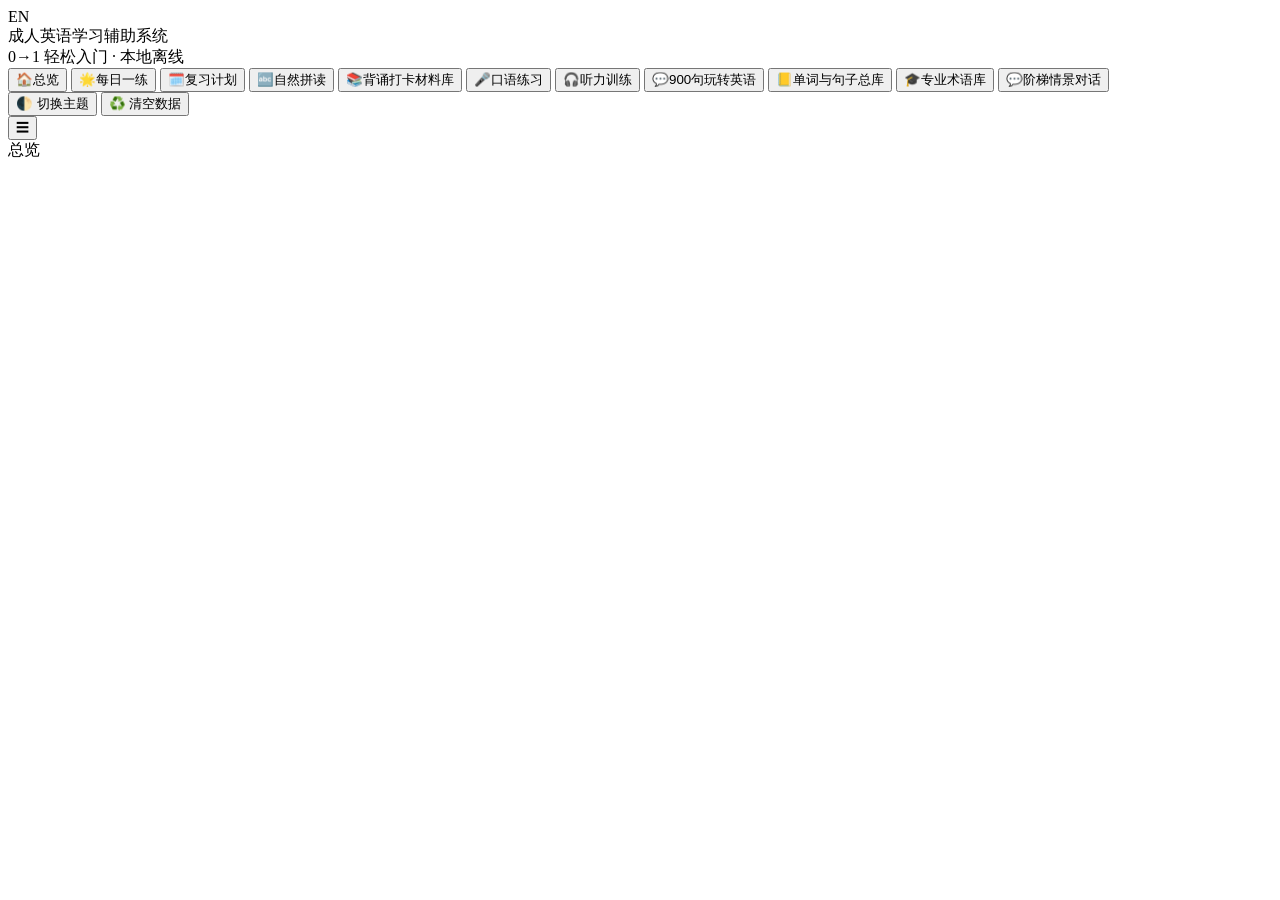
==== index.html @ 719f4164 "deploy index.html" ====
<!DOCTYPE html>
<html lang="zh-CN">
<head>
<meta charset="UTF-8" />
<meta name="viewport" content="width=device-width, initial-scale=1.0" />
<title>成人英语学习辅助系统</title>
<link rel="stylesheet" href="assets/css/styles.css" />
</head>
<body>
<div id="app">
  <!-- 侧边栏 -->
  <aside class="sidebar" id="sidebar">
    <div class="brand">
      <div class="brand-logo">EN</div>
      <div class="brand-text">
        <div class="brand-title">成人英语学习辅助系统</div>
        <div class="brand-sub">0→1 轻松入门 · 本地离线</div>
      </div>
    </div>
    <nav class="nav" id="nav">
      <button class="nav-item active" data-view="home"><span class="nav-ico">🏠</span>总览</button>
      <button class="nav-item" data-view="m1"><span class="nav-ico">🌟</span>每日一练</button>
      <button class="nav-item" data-view="m2"><span class="nav-ico">🗓️</span>复习计划</button>
      <button class="nav-item" data-view="m3"><span class="nav-ico">🔤</span>自然拼读</button>
      <button class="nav-item" data-view="m4"><span class="nav-ico">📚</span>背诵打卡材料库</button>
      <button class="nav-item" data-view="m5"><span class="nav-ico">🎤</span>口语练习</button>
      <button class="nav-item" data-view="m6"><span class="nav-ico">🎧</span>听力训练</button>
      <button class="nav-item" data-view="m7"><span class="nav-ico">💬</span>900句玩转英语</button>
      <button class="nav-item" data-view="m8"><span class="nav-ico">📒</span>单词与句子总库</button>
      <button class="nav-item" data-view="m9"><span class="nav-ico">🎓</span>专业术语库</button>
      <button class="nav-item" data-view="m10"><span class="nav-ico">💬</span>阶梯情景对话</button>
    </nav>
    <div class="sidebar-foot">
      <button class="ghost-btn" id="themeToggle">🌓 切换主题</button>
      <button class="ghost-btn danger" id="resetAll">♻️ 清空数据</button>
    </div>
  </aside>

  <!-- 主区域 -->
  <main class="main">
    <header class="topbar">
      <button class="menu-btn" id="menuBtn">☰</button>
      <div class="topbar-title" id="topTitle">总览</div>
      <div class="topbar-meta" id="topMeta"></div>
    </header>
    <section class="view" id="view"></section>
  </main>
</div>

<!-- 提示气泡容器 -->
<div id="toastWrap"></div>

<!-- 打印区域（一键 PDF / 打印时显示，平时隐藏） -->
<div id="printArea"></div>

<!-- 脚本（纯前端，无后端/无构建步骤） -->
<script src="assets/js/store.js"></script>
<script src="assets/js/engine.js"></script>
<script src="assets/js/m1.js"></script>
<script src="assets/js/m2.js"></script>
<script src="assets/js/m3.js"></script>
<script src="assets/js/m4.js"></script>
<script src="assets/js/m5.js"></script>
<script src="assets/js/m6.js"></script>
<script src="assets/js/m7.js"></script>
<script src="assets/js/m8.js"></script>
<script src="assets/js/m9.js"></script>
<script src="assets/js/m10.js"></script>
<script src="assets/js/app.js"></script>
</body>
</html>
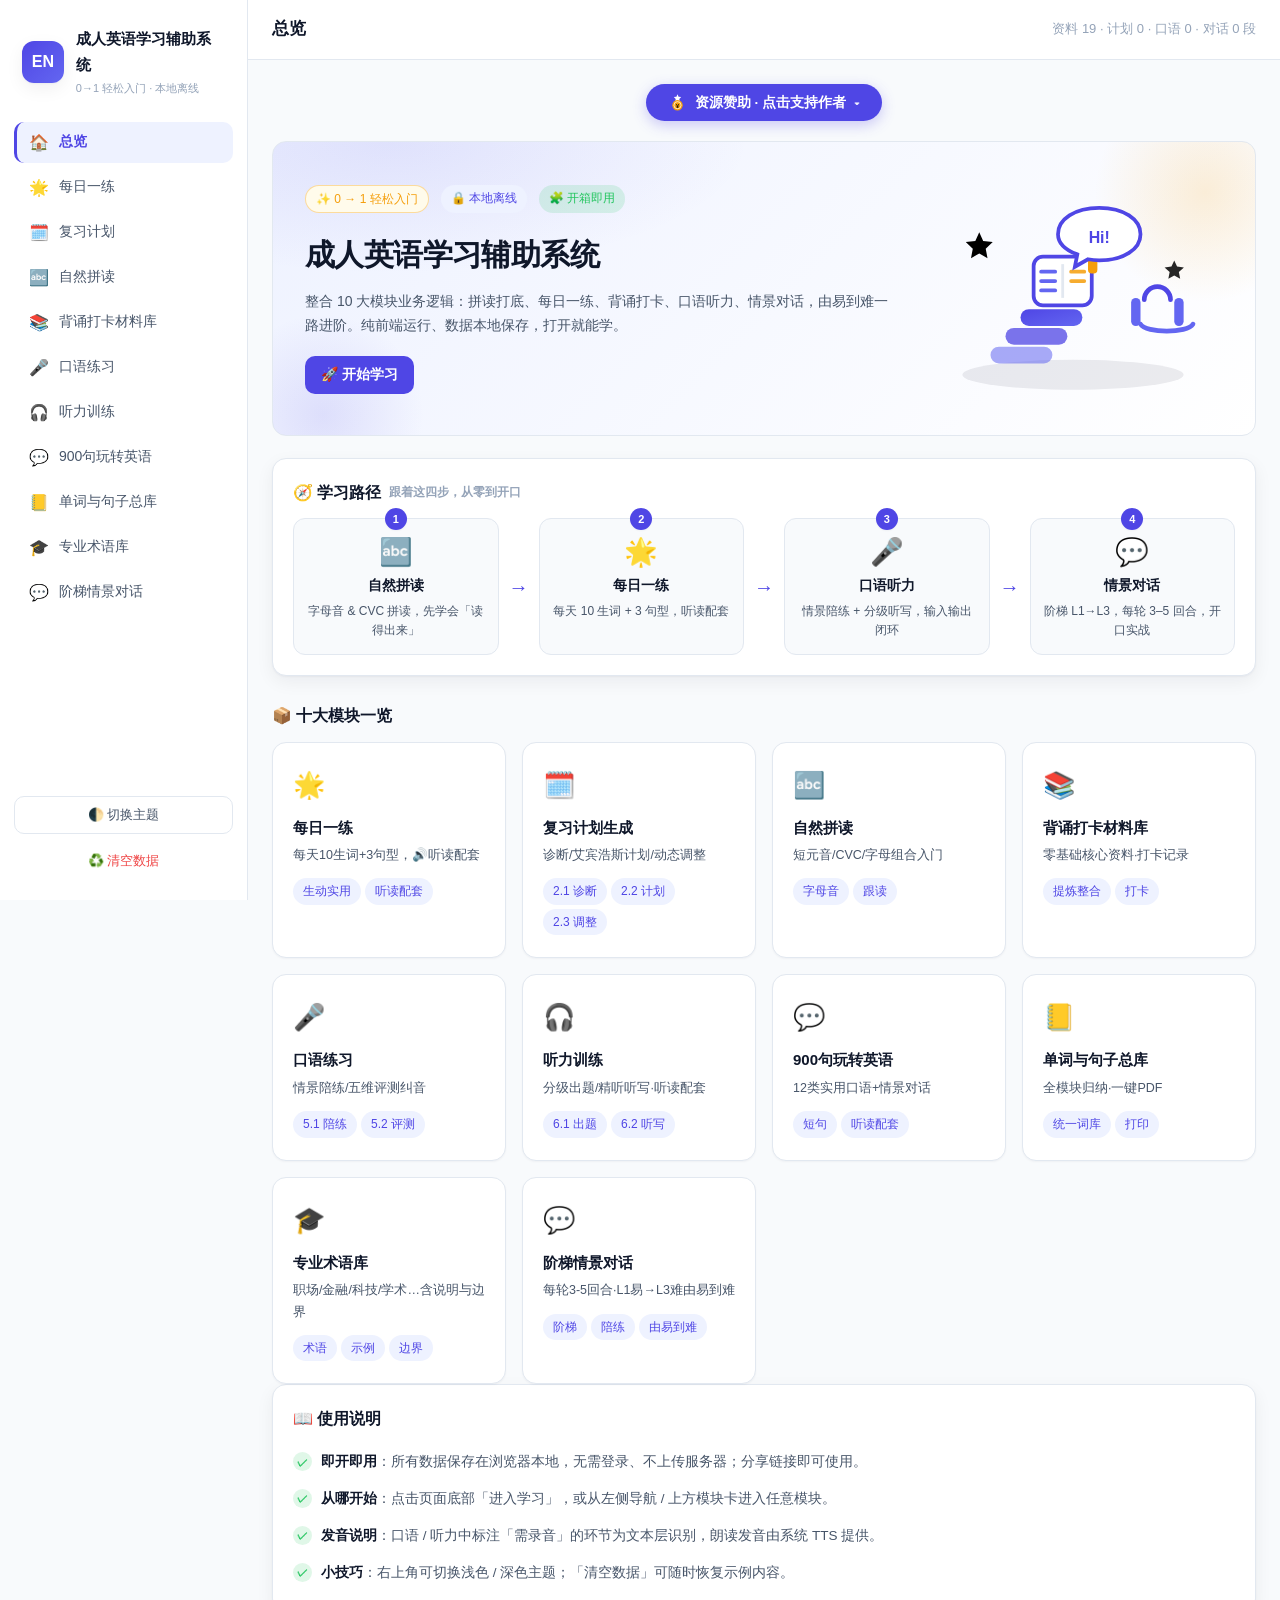
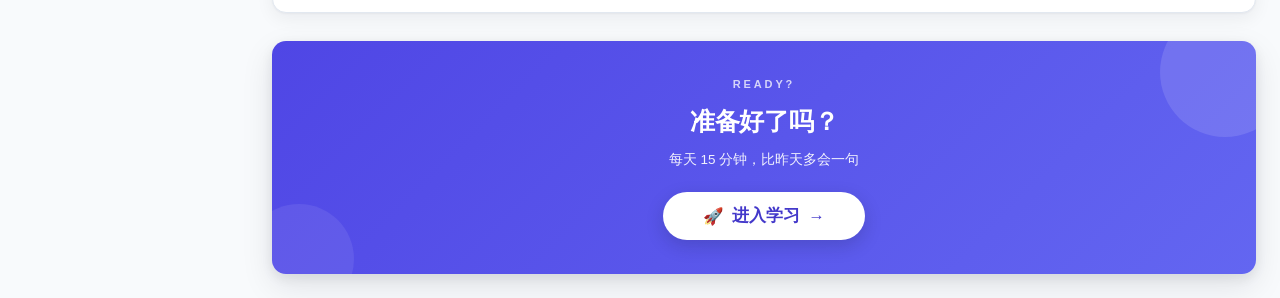
==== commit 5ae25180: "update index.html" ====
--- a/index.html
+++ b/index.html
@@ -41,6 +41,7 @@
     <header class="topbar">
       <button class="menu-btn" id="menuBtn">☰</button>
       <div class="topbar-title" id="topTitle">总览</div>
+      <span class="chip seat-badge" id="seatBadge" style="display:none"></span>
       <div class="topbar-meta" id="topMeta"></div>
     </header>
     <section class="view" id="view"></section>
@@ -53,7 +54,8 @@
 <!-- 打印区域（一键 PDF / 打印时显示，平时隐藏） -->
 <div id="printArea"></div>
 
-<!-- 脚本（纯前端，无后端/无构建步骤） -->
+<!-- 脚本（纯前端，无后端/无构建步骤；seats.js 最先加载以建立座位命名空间） -->
+<script src="assets/js/seats.js"></script>
 <script src="assets/js/store.js"></script>
 <script src="assets/js/engine.js"></script>
 <script src="assets/js/m1.js"></script>
--- a/assets/css/styles.css
+++ b/assets/css/styles.css
@@ -0,0 +1,622 @@
+/* ===== 成人英语学习辅助系统 · 现代简洁设计系统 =====
+   设计令牌见 DESIGN.md：靛蓝主色 #4f46e5 + 暖琥珀 #f59e0b，圆角/柔投影/8px 间距
+*/
+:root{
+  --brand:#4f46e5; --brand-700:#4338ca; --brand-50:#eef2ff; --brand-soft:#6366f1;
+  --accent:#f59e0b; --accent-50:#fffbeb;
+  --panel:#ffffff; --bg:#f8fafc;
+  --ink:#0f172a; --ink-2:#475569; --muted:#94a3b8; --line:#e2e8f0;
+  --ok:#22c55e; --warn:#f59e0b; --danger:#ef4444; --info:#0ea5e9;
+  --shadow-color:rgba(15,23,42,.08);
+  --shadow-xs:0 1px 2px rgba(15,23,42,.04);
+  --shadow-sm:0 1px 2px rgba(15,23,42,.04),0 6px 18px rgba(15,23,42,.06);
+  --shadow-md:0 4px 12px rgba(15,23,42,.08),0 12px 32px rgba(15,23,42,.10);
+  --shadow-lg:0 12px 40px rgba(15,23,42,.16);
+  --r-card:14px; --r-btn:10px; --r-pill:999px;
+  --sidebar-w:248px;
+}
+[data-theme="dark"]{
+  --brand:#818cf8; --brand-700:#6366f1; --brand-50:#1e2540; --brand-soft:#a5b4fc;
+  --accent:#fbbf24; --accent-50:#3a2f12;
+  --panel:#151b2e; --bg:#0b1020;
+  --ink:#e2e8f0; --ink-2:#aab4c5; --muted:#6b7689; --line:#2a3349;
+  --ok:#34d399; --warn:#fbbf24; --danger:#f87171; --info:#38bdf8;
+  --shadow-color:rgba(0,0,0,.4);
+  --shadow-xs:0 1px 2px rgba(0,0,0,.3);
+  --shadow-sm:0 1px 2px rgba(0,0,0,.3),0 6px 18px rgba(0,0,0,.35);
+  --shadow-md:0 4px 12px rgba(0,0,0,.4),0 12px 32px rgba(0,0,0,.45);
+}
+*{box-sizing:border-box;}
+html,body{margin:0;padding:0;}
+body{
+  font-family:"PingFang SC","Microsoft YaHei",-apple-system,"Segoe UI",Roboto,Helvetica,Arial,sans-serif;
+  background:var(--bg); color:var(--ink); font-size:14px; line-height:1.7;
+  -webkit-font-smoothing:antialiased;
+}
+#app{display:flex; min-height:100vh;}
+
+/* ---- 侧边栏 ---- */
+.sidebar{
+  width:var(--sidebar-w); flex:0 0 var(--sidebar-w); background:var(--panel);
+  border-right:1px solid var(--line); padding:20px 14px; display:flex; flex-direction:column;
+  position:sticky; top:0; height:100vh; z-index:10;
+}
+.brand{display:flex; align-items:center; gap:12px; padding:6px 8px 18px;}
+.brand-logo{
+  width:42px; height:42px; border-radius:12px; display:grid; place-items:center;
+  background:linear-gradient(135deg,var(--brand),var(--brand-soft)); color:#fff; font-weight:800; font-size:16px;
+  box-shadow:var(--shadow-sm);
+}
+.brand-title{font-weight:700; font-size:15px;}
+.brand-sub{font-size:11px; color:var(--muted); margin-top:2px;}
+.nav{display:flex; flex-direction:column; gap:4px; margin-top:6px;}
+.nav-item{
+  display:flex; align-items:center; gap:10px; width:100%; text-align:left; cursor:pointer;
+  background:transparent; border:none; color:var(--ink-2); font-size:14px; font-family:inherit;
+  padding:11px 12px; border-radius:10px; border-left:3px solid transparent; transition:.15s;
+}
+.nav-item:hover{background:var(--bg); color:var(--ink);}
+.nav-item.active{background:var(--brand-50); color:var(--brand); font-weight:600; border-left-color:var(--brand);}
+.nav-ico{font-size:16px; width:20px; text-align:center;}
+.sidebar-foot{margin-top:auto; display:flex; flex-direction:column; gap:8px; padding-top:14px;}
+.ghost-btn{
+  background:transparent; border:1px solid var(--line); color:var(--ink-2); border-radius:10px;
+  padding:9px 12px; cursor:pointer; font-family:inherit; font-size:13px; transition:.15s;
+}
+.ghost-btn:hover{background:var(--bg); color:var(--ink);}
+.ghost-btn.danger{color:var(--danger); border-color:transparent;}
+.ghost-btn.danger:hover{background:rgba(239,68,68,.08);}
+
+/* ---- 主区 ---- */
+.main{flex:1; min-width:0; display:flex; flex-direction:column;}
+.topbar{
+  height:60px; display:flex; align-items:center; gap:12px; padding:0 24px;
+  border-bottom:1px solid var(--line); background:var(--panel); position:sticky; top:0; z-index:9;
+}
+.menu-btn{display:none; background:transparent; border:none; font-size:20px; cursor:pointer; color:var(--ink);}
+.topbar-title{font-weight:700; font-size:17px;}
+.topbar-meta{margin-left:auto; color:var(--muted); font-size:13px;}
+.view{padding:24px; flex:1;}
+
+/* ---- 通用布局 ---- */
+.row{display:flex; align-items:center; gap:10px; flex-wrap:wrap;}
+.spacer{flex:1;}
+.grid{display:grid; gap:16px;}
+.grid-2{grid-template-columns:repeat(2,1fr);}
+.grid-3{grid-template-columns:repeat(3,1fr);}
+.grid-4{grid-template-columns:repeat(4,1fr);}
+.sep{border:none; border-top:1px solid var(--line); margin:16px 0;}
+.hidden{display:none !important;}
+.tiny{font-size:12px;}
+.muted{color:var(--muted);}
+.hero{
+  background:linear-gradient(135deg,var(--brand-50),#ffffff);
+  border:1px solid var(--line); border-radius:var(--r-card); padding:30px 28px; margin-bottom:22px;
+}
+[data-theme="dark"] .hero{background:linear-gradient(135deg,var(--brand-50),#10182b);}
+.hero h1{margin:0 0 8px; font-size:28px; font-weight:800; letter-spacing:-.02em;}
+.hero p{margin:0; color:var(--ink-2); max-width:760px;}
+
+/* ---- 卡片 ---- */
+.card{
+  background:var(--panel); border:1px solid var(--line); border-radius:var(--r-card);
+  padding:20px; box-shadow:var(--shadow-sm); margin-bottom:18px; transition:.18s;
+}
+.card:hover{border-color:var(--brand-soft);}
+.card h3{margin:0 0 12px; font-size:16px; font-weight:700; display:flex; align-items:center; gap:8px; flex-wrap:wrap;}
+.card h4{margin:16px 0 8px; font-size:14px; font-weight:600;}
+
+/* ---- 页面顶部 · 资源赞助（蓝色按钮 + 支付动图，点击展开） ---- */
+.sponsor{
+  display:flex; flex-direction:column; align-items:center; text-align:center;
+  margin:0 auto 20px; max-width:560px;
+}
+.sponsor-top{position:relative; z-index:2;}
+.sponsor-toggle{
+  display:inline-flex; align-items:center; gap:8px; cursor:pointer; font-family:inherit;
+  background:var(--brand); color:#fff; font-size:13.5px; font-weight:600;
+  padding:9px 22px; border-radius:999px; border:none;
+  box-shadow:0 4px 14px rgba(79,70,229,.28); transition:.18s;
+}
+[data-theme="dark"] .sponsor-toggle{box-shadow:0 4px 14px rgba(129,140,248,.3);}
+.sponsor-toggle:hover{background:var(--brand-700); transform:translateY(-1px); box-shadow:0 6px 18px rgba(79,70,229,.34);}
+.sponsor-toggle:active{transform:translateY(0);}
+.sp-txt{white-space:nowrap;}
+.sp-arrow{font-size:11px; display:inline-block; transition:transform .25s ease; color:rgba(255,255,255,.92);}
+.sponsor.open .sp-arrow{transform:rotate(180deg);}
+
+/* 小型支付动图：浮动金币（¥）+ 顶部闪烁星 */
+.sp-pay{width:19px; height:19px; flex-shrink:0; animation:payBob 2.4s ease-in-out infinite;}
+.pay-star{animation:payTwinkle 2s ease-in-out infinite; transform-box:fill-box;}
+.pay-coin{animation:payGlow 2.4s ease-in-out infinite; transform-box:fill-box;}
+@keyframes payBob{0%,100%{transform:translateY(0);}50%{transform:translateY(-2.5px);}}
+@keyframes payTwinkle{0%,100%{opacity:1;}50%{opacity:.28;}}
+@keyframes payGlow{0%,100%{opacity:1;}50%{opacity:.8;}}
+
+.sponsor-body{
+  width:100%; max-height:0; opacity:0; overflow:hidden; transform:translateY(-6px);
+  transition:max-height .32s ease, opacity .32s ease, transform .32s ease;
+}
+.sponsor.open .sponsor-body{max-height:560px; opacity:1; transform:none;}
+.sponsor-note{
+  font-size:13px; line-height:1.85; color:var(--ink-2); margin:12px auto 16px; max-width:520px;
+  background:var(--accent-50); border:1px solid var(--line); border-left:3px solid var(--accent);
+  border-radius:10px; padding:13px 17px; text-align:left;
+}
+.sponsor-qr{
+  display:block; margin:0 auto; width:min(52vw, 185px); height:auto;
+  border-radius:12px; border:1px solid var(--line); box-shadow:var(--shadow-sm);
+  background:var(--panel); padding:6px;
+}
+.sponsor-tip{font-size:12.5px; color:var(--muted); margin-top:11px;}
+
+/* ---- 按钮 ---- */
+.btn{
+  background:var(--brand); color:#fff; border:none; border-radius:var(--r-btn); padding:10px 16px;
+  font-size:14px; font-family:inherit; font-weight:600; cursor:pointer; transition:.15s;
+  display:inline-flex; align-items:center; gap:6px;
+}
+.btn:hover{background:var(--brand-700);}
+.btn:active{transform:translateY(1px);}
+.btn.ghost{background:transparent; color:var(--ink-2); border:1px solid var(--line);}
+.btn.ghost:hover{background:var(--bg); color:var(--ink);}
+.btn.accent{background:var(--accent); color:#1f1300;}
+.btn.accent:hover{filter:brightness(.95);}
+.btn.danger{background:var(--danger); color:#fff;}
+.btn.sm{padding:6px 12px; font-size:13px;}
+
+/* ---- 表单 ---- */
+.fld{display:block; font-size:13px; font-weight:600; color:var(--ink-2); margin:10px 0 5px;}
+input[type=text],input[type=number],input[type=date],select,textarea{
+  width:100%; background:var(--panel); border:1px solid var(--line); border-radius:var(--r-btn);
+  padding:9px 12px; font-size:14px; font-family:inherit; color:var(--ink); transition:.15s;
+}
+textarea{resize:vertical; line-height:1.6;}
+input:focus,select:focus,textarea:focus{
+  outline:none; border-color:var(--brand); box-shadow:0 0 0 3px var(--brand-50);
+}
+::placeholder{color:var(--muted);}
+
+/* ---- 标签 / 徽标 ---- */
+.chip{
+  display:inline-block; background:var(--brand-50); color:var(--brand); border-radius:var(--r-pill);
+  padding:3px 10px; font-size:12px; font-weight:500; margin:2px 4px 2px 0;
+}
+.chip.b{background:rgba(34,197,94,.14); color:var(--ok);}
+.chip.w{background:rgba(245,158,11,.16); color:var(--warn);}
+.chip.d{background:rgba(239,68,68,.14); color:var(--danger);}
+.chip.accent{background:var(--accent-50); color:var(--accent); border:1px solid rgba(245,158,11,.35);}
+.tag{
+  display:inline-block; background:#eef2ff; color:var(--brand); border:1px solid #c7d2fe;
+  border-radius:var(--r-pill); padding:2px 9px; font-size:11px; font-weight:600;
+}
+[data-theme="dark"] .tag{background:var(--brand-50); border-color:var(--brand-soft);}
+
+/* ---- 提示块 ---- */
+.note{
+  background:var(--bg); border:1px solid var(--line); border-radius:10px; padding:12px 14px;
+  font-size:13px; color:var(--ink-2); margin:10px 0;
+}
+.note .nt-title{font-weight:700; color:var(--ink); margin-bottom:4px; font-size:13px;}
+.note.ok{background:rgba(34,197,94,.10); border-color:rgba(34,197,94,.3); color:var(--ok);}
+.note.ok .nt-title{color:var(--ok);}
+.note.warn{background:rgba(245,158,11,.10); border-color:rgba(245,158,11,.32); color:var(--warn);}
+.note.warn .nt-title{color:var(--warn);}
+.note.danger{background:rgba(239,68,68,.10); border-color:rgba(239,68,68,.3); color:var(--danger);}
+.note.danger .nt-title{color:var(--danger);}
+
+/* ---- 列表项 ---- */
+.list-item{
+  display:flex; align-items:center; gap:12px; padding:12px 14px; border:1px solid var(--line);
+  border-radius:12px; margin-bottom:10px; background:var(--panel);
+}
+.li-main{flex:1; min-width:0;}
+.li-title{font-weight:600; font-size:14px;}
+.li-desc{font-size:12.5px; color:var(--ink-2); margin-top:3px;}
+.li-acts{display:flex; gap:8px; flex-shrink:0;}
+
+/* ---- 表格 ---- */
+.tbl{width:100%; border-collapse:collapse; font-size:13px; margin-top:6px;}
+.tbl th{text-align:left; color:var(--ink-2); font-weight:600; padding:8px 10px; border-bottom:2px solid var(--line); font-size:12px;}
+.tbl td{padding:9px 10px; border-bottom:1px solid var(--line); vertical-align:top;}
+.tbl tr:hover td{background:var(--bg);}
+
+/* ---- 统计 ---- */
+.stat{display:inline-block; background:var(--bg); border:1px solid var(--line); border-radius:12px; padding:12px 16px; margin:6px 8px 6px 0; text-align:center;}
+.stat .num{font-size:22px; font-weight:800; color:var(--brand);}
+.stat .lab{font-size:12px; color:var(--ink-2); margin-top:2px;}
+
+/* ---- 星级 ---- */
+.stars{color:var(--accent); letter-spacing:1px;}
+.stars .off{color:var(--line);}
+
+/* ---- 雷达图 ---- */
+.radar-wrap{display:grid; place-items:center;}
+.radar svg{max-width:100%; height:auto;}
+
+/* ---- 周历 ---- */
+.week{display:grid; grid-template-columns:repeat(auto-fill,minmax(150px,1fr)); gap:10px; margin-top:10px;}
+.day{background:var(--bg); border:1px solid var(--line); border-radius:12px; padding:10px 12px; font-size:12.5px;}
+.day .dow{font-weight:700; color:var(--brand); margin-bottom:6px;}
+.day.review{border-color:var(--accent); background:var(--accent-50);}
+.rflag{color:var(--accent); font-weight:600; margin:3px 0;}
+.dtask{color:var(--ink-2); margin:3px 0;}
+
+/* ---- 对话 ---- */
+.chat{display:flex; flex-direction:column; gap:10px; margin:12px 0; max-height:380px; overflow:auto; padding:4px;}
+.bubble{max-width:82%; padding:10px 14px; border-radius:14px; font-size:14px; line-height:1.6;}
+.bubble .who{font-size:11px; opacity:.65; margin-bottom:3px;}
+.bubble.partner{background:var(--bg); border:1px solid var(--line); align-self:flex-start; border-bottom-left-radius:4px;}
+.bubble.me{background:var(--brand); color:#fff; align-self:flex-end; border-bottom-right-radius:4px;}
+.chat-input{display:flex; gap:10px; margin-top:8px;}
+.chat-input input{flex:1;}
+
+/* ---- 维度条 ---- */
+.dim{margin:8px 0;}
+.dim-top{display:flex; justify-content:space-between; font-size:13px; margin-bottom:4px;}
+.bar{height:8px; background:var(--bg); border-radius:var(--r-pill); overflow:hidden;}
+.bar i{display:block; height:100%; background:var(--brand); border-radius:var(--r-pill);}
+
+/* ---- 测验 ---- */
+.quiz-q{border:1px solid var(--line); border-radius:12px; padding:14px; margin:12px 0; background:var(--panel);}
+.qq-text{font-weight:600; margin-bottom:10px;}
+.quiz-opt{
+  display:block; padding:10px 14px; border:1px solid var(--line); border-radius:10px; margin:6px 0;
+  cursor:pointer; font-size:14px; transition:.15s; background:var(--panel);
+}
+.quiz-opt:hover{border-color:var(--brand); background:var(--brand-50);}
+.quiz-opt.correct{border-color:var(--ok); background:rgba(34,197,94,.12); color:var(--ok); font-weight:600;}
+.quiz-opt.wrong{border-color:var(--danger); background:rgba(239,68,68,.10); color:var(--danger);}
+.mark{margin-left:8px; font-weight:800;}
+
+/* ---- 代码/听写稿 ---- */
+.codeblock{
+  background:var(--bg); border:1px solid var(--line); border-radius:10px; padding:12px 14px;
+  font-family:"SFMono-Regular",Consolas,Menlo,monospace; font-size:13px; white-space:pre-wrap; line-height:1.7;
+}
+
+/* ---- 首页模块卡 ---- */
+.modcards{display:grid; grid-template-columns:repeat(auto-fill,minmax(230px,1fr)); gap:16px;}
+.modcard{
+  background:var(--panel); border:1px solid var(--line); border-radius:var(--r-card); padding:20px;
+  cursor:pointer; transition:.18s; box-shadow:var(--shadow-xs);
+}
+.modcard:hover{transform:translateY(-3px); box-shadow:var(--shadow-md); border-color:var(--brand-soft);}
+.mc-ico{font-size:26px; margin-bottom:8px;}
+.mc-title{font-weight:700; font-size:15px; margin-bottom:5px;}
+.mc-desc{font-size:12.5px; color:var(--ink-2); margin-bottom:10px;}
+
+/* ---- 发音按钮 ---- */
+.speak{
+  background:var(--brand-50); color:var(--brand); border:none; border-radius:var(--r-pill);
+  width:36px; height:36px; font-size:15px; cursor:pointer; transition:.15s; flex-shrink:0;
+  display:inline-grid; place-items:center;
+}
+.speak:hover{background:var(--brand); color:#fff;}
+.speak.sm{width:30px; height:30px; font-size:13px;}
+
+/* ---- 每日一练 ---- */
+.daily-head{display:flex; align-items:center; gap:12px; flex-wrap:wrap; margin-bottom:14px;}
+.done-banner{
+  background:rgba(34,197,94,.12); border:1px solid rgba(34,197,94,.35); color:var(--ok);
+  border-radius:12px; padding:12px 16px; font-weight:600; margin-bottom:14px;
+}
+.word-grid{display:grid; grid-template-columns:repeat(auto-fill,minmax(260px,1fr)); gap:12px;}
+.word-card{
+  background:var(--panel); border:1px solid var(--line); border-radius:12px; padding:14px;
+}
+.word-top{display:flex; align-items:center; gap:8px;}
+.wf{font-size:17px; font-weight:700;}
+.wphon{color:var(--muted); font-size:12.5px; font-family:"SFMono-Regular",Consolas,monospace;}
+.wzh{color:var(--ink-2); font-size:13px; margin:6px 0;}
+.wex{font-size:13px; line-height:1.6; color:var(--ink); margin-top:6px;}
+.wex b{color:var(--brand);}
+.wscn{font-size:12px; color:var(--ink-2); margin-top:8px; padding:8px 10px; background:var(--bg); border-radius:8px; border-left:3px solid var(--accent);}
+.pattern-card{
+  background:linear-gradient(135deg,var(--accent-50),var(--panel)); border:1px solid var(--line);
+  border-radius:12px; padding:14px; margin-bottom:10px;
+}
+[data-theme="dark"] .pattern-card{background:linear-gradient(135deg,var(--accent-50),#10182b);}
+.pat-en{font-weight:700; font-size:15px;}
+.pat-zh{color:var(--ink-2); font-size:13px; margin:4px 0;}
+.pat-ex{font-size:13px; color:var(--ink); margin-top:6px;}
+
+/* ---- 自然拼读 ---- */
+.phonics-lesson{border:1px solid var(--line); border-radius:12px; padding:14px; margin-bottom:12px; background:var(--panel);}
+.sound-card{
+  background:var(--panel); border:1px solid var(--line); border-radius:12px; padding:12px; text-align:center;
+}
+.sound-big{font-size:22px; font-weight:800; color:var(--brand);}
+.sound-ipa{font-size:12px; color:var(--muted); font-family:"SFMono-Regular",Consolas,monospace;}
+.sound-word{font-size:13px; color:var(--ink-2); margin-top:4px;}
+
+/* ---- 背诵材料库 ---- */
+.catbar{display:flex; gap:8px; flex-wrap:wrap; margin-bottom:12px;}
+.cat{
+  background:var(--panel); border:1px solid var(--line); border-radius:var(--r-pill);
+  padding:5px 13px; font-size:13px; cursor:pointer; color:var(--ink-2); transition:.15s;
+}
+.cat.active{background:var(--brand); color:#fff; border-color:var(--brand);}
+.mat-card{
+  display:flex; align-items:flex-start; gap:12px; padding:14px; border:1px solid var(--line);
+  border-radius:12px; margin-bottom:10px; background:var(--panel);
+}
+.mat-main{flex:1;}
+.mat-title{font-weight:700; font-size:15px;}
+.mat-zh{color:var(--ink-2); font-size:13px; margin:4px 0;}
+.mat-body{font-size:13px; line-height:1.6; color:var(--ink); margin-top:6px;}
+
+/* ---- 提示气泡 ---- */
+#toastWrap{position:fixed; right:22px; top:22px; z-index:1000; display:flex; flex-direction:column;}
+.toast{background:var(--panel); border:1px solid var(--line); border-left:4px solid var(--brand); border-radius:10px;
+  padding:11px 16px; margin-bottom:9px; box-shadow:var(--shadow-md); font-size:13px; max-width:340px;
+  animation:toastIn .25s ease;}
+.toast-ok{border-left-color:var(--ok);}
+.toast-warn{border-left-color:var(--warn);}
+.toast-danger{border-left-color:var(--danger);}
+@keyframes toastIn{from{opacity:0; transform:translateX(20px);} to{opacity:1; transform:none;}}
+
+/* ---- 章节标题 / 等级徽标 / 课卡头 ---- */
+.sec{font-size:15px; font-weight:700; margin:20px 0 10px; color:var(--brand); border-left:4px solid var(--brand); padding-left:10px;}
+.lc-head{display:flex; align-items:center; gap:10px; flex-wrap:wrap; margin-bottom:10px;}
+.lc-head h3{margin:0 !important;}
+.lv{font-size:11px; font-weight:700; border-radius:var(--r-pill); padding:2px 9px;}
+.lv-basic{background:var(--brand-50); color:var(--brand);}
+.lv-adv{background:rgba(245,158,11,.16); color:var(--warn);}
+
+/* ---- 阶梯情景对话（模块十） ---- */
+.dlg-card{
+  background:var(--panel); border:1px solid var(--line); border-radius:var(--r-card); padding:16px;
+  cursor:pointer; transition:.18s; box-shadow:var(--shadow-xs);
+}
+.dlg-card:hover{transform:translateY(-3px); box-shadow:var(--shadow-md); border-color:var(--brand-soft);}
+.dlg-ico{font-size:24px; margin-bottom:6px;}
+.dlg-title{font-weight:700; font-size:15px; margin-bottom:5px;}
+.dlg-ctx{font-size:12.5px; color:var(--ink-2); margin-bottom:10px; line-height:1.6;}
+.lv-1{background:rgba(34,197,94,.14); color:var(--ok);}
+.lv-2{background:rgba(245,158,11,.16); color:var(--warn);}
+.lv-3{background:rgba(239,68,68,.14); color:var(--danger);}
+.dlg-model{font-size:13.5px; line-height:1.6; margin-top:8px; color:var(--brand); font-weight:600; display:flex; align-items:flex-start; gap:8px;}
+.dlg-model .speak{margin-top:0;}
+.dlg-tip{font-size:12px; color:var(--ink-2); margin-top:6px; line-height:1.5; background:var(--accent-50); border-left:2px solid var(--accent); padding:5px 9px; border-radius:6px;}
+.dlg-ref{margin-top:12px; background:var(--bg); border:1px solid var(--line); border-radius:10px; padding:12px 14px;}
+.dlg-recap{display:flex; flex-direction:column; gap:14px; margin-top:10px;}
+.dlg-turn{padding-bottom:12px; border-bottom:1px dashed var(--line);}
+.dlg-turn:last-child{border-bottom:none; padding-bottom:0;}
+.chip.quiz{background:rgba(99,102,241,.14); color:var(--brand);}
+.chip.rf{background:rgba(245,158,11,.16); color:#f59e0b;}
+.btn.rf{background:rgba(99,102,241,.12); color:var(--brand); border:1px solid rgba(99,102,241,.32);}
+.btn.rf:hover{background:rgba(99,102,241,.2);}
+
+/* ---- 模式切换（严格闯关 / 自由陪练） ---- */
+.seg{display:flex; align-items:center; gap:8px; flex-wrap:wrap; background:var(--bg); border:1px solid var(--line); border-radius:12px; padding:10px 14px; margin-top:12px;}
+.seg-label{font-size:13px; font-weight:700; color:var(--ink-2);}
+.seg-btn{background:var(--panel); border:1px solid var(--line); border-radius:999px; padding:6px 14px; font-size:13px; color:var(--ink-2); cursor:pointer; transition:.15s;}
+.seg-btn:hover{border-color:var(--brand); color:var(--brand);}
+.seg-btn.active{background:var(--brand); color:#fff; border-color:var(--brand); font-weight:600;}
+.seg-hint{font-size:12px; color:var(--muted); margin-left:4px;}
+
+/* ---- 语法 mini-check（L2/L3 难回合前） ---- */
+.quiz-card{margin-top:12px; background:linear-gradient(180deg,var(--brand-50),var(--panel)); border:1px solid var(--brand-soft); border-radius:12px; padding:14px 16px;}
+.quiz-q{font-size:14px; font-weight:600; line-height:1.6; margin:10px 0 12px; color:var(--ink);}
+.quiz-q .blank{display:inline-block; min-width:46px; border-bottom:2px solid var(--brand); color:var(--brand); text-align:center; margin:0 2px; font-weight:800;}
+.quiz-opts{display:flex; flex-direction:column; gap:8px;}
+.quiz-opt{text-align:left; background:var(--panel); border:1px solid var(--line); border-radius:10px; padding:10px 14px; font-size:13.5px; color:var(--ink); cursor:pointer; transition:.15s;}
+.quiz-opt:hover:not(:disabled){border-color:var(--brand); background:var(--bg);}
+.quiz-opt.wrong{border-color:var(--danger); background:rgba(239,68,68,.08); color:var(--danger); text-decoration:line-through; opacity:.8;}
+.quiz-explain{margin-top:10px; font-size:12.5px; line-height:1.6; color:var(--ink-2); background:var(--bg); border:1px solid var(--line); border-left:3px solid var(--warn); border-radius:8px; padding:8px 12px;}
+.quiz-explain b{color:var(--brand);}
+.quiz-lock{margin:12px 0 4px; font-size:12px; color:var(--muted); background:var(--bg); border:1px dashed var(--line); border-radius:8px; padding:7px 11px;}
+
+/* ---- 进阶练习：解码 / 最小对立 / 句子 ---- */
+.decode-box{background:var(--bg); border:1px solid var(--line); border-radius:10px; padding:14px;}
+.dec-word{font-size:20px; font-weight:800; color:var(--brand);}
+.dec-maps{display:flex; align-items:center; gap:6px; flex-wrap:wrap; margin:8px 0;}
+.dec-chip{background:var(--panel); border:1px solid var(--line); border-radius:8px; padding:4px 10px; font-family:"SFMono-Regular",Consolas,monospace; font-size:14px;}
+.dec-plus{color:var(--muted); font-weight:700;}
+.dec-note{font-size:12.5px; color:var(--ink-2);}
+.pair-list{display:grid; gap:10px; margin-top:6px;}
+.pair-row{display:flex; align-items:center; gap:14px; flex-wrap:wrap; background:var(--bg); border:1px solid var(--line); border-radius:12px; padding:10px 14px;}
+.pair-words{display:flex; align-items:center; gap:8px; font-size:15px;}
+.pair-words .vs{color:var(--muted); font-size:12px; font-style:italic; margin:0 2px;}
+.pair-tip{font-size:12.5px; color:var(--ink-2); flex:1; min-width:180px;}
+.pair-done{font-size:12.5px; color:var(--ink-2); display:flex; align-items:center; gap:5px; cursor:pointer;}
+
+/* ---- 口语句 / 总库列表行 ---- */
+.sent-list{display:flex; flex-direction:column; gap:8px; margin-top:10px;}
+.sent-row{display:flex; align-items:flex-start; gap:10px; padding:9px 12px; border:1px solid var(--line); border-radius:10px; background:var(--panel);}
+.sent-row .speak{margin-top:2px;}
+.sent-main{flex:1; min-width:0;}
+.sent-en{font-size:14px; font-weight:600; line-height:1.5;}
+.sent-zh{font-size:12.5px; color:var(--ink-2); margin-top:2px;}
+.bubble-zh{font-size:11.5px; color:var(--ink-2); margin-top:3px; opacity:.85;}
+.dialog-box{margin-top:12px; background:var(--bg); border:1px solid var(--line); border-radius:12px; padding:10px 14px;}
+.dialog-box summary{cursor:pointer; font-weight:600; font-size:13px; color:var(--brand);}
+.dialog-box .chat{max-height:none;}
+
+/* ---- 总库工具栏 ---- */
+.bank-toolbar{display:flex; align-items:center; gap:10px; flex-wrap:wrap; margin-bottom:12px;}
+
+/* ---- 拼读/口语句 提示（边界情况/易错） ---- */
+.sound-tip{font-size:11.5px; color:var(--ink-2); margin-top:6px; line-height:1.5; background:var(--accent-50); border-left:2px solid var(--accent); padding:4px 8px; border-radius:6px;}
+[data-theme="dark"] .sound-tip{color:var(--ink-2);}
+.sent-tip{font-size:11.5px; color:var(--ink-2); margin-top:3px; line-height:1.5; background:var(--accent-50); border-left:2px solid var(--accent); padding:3px 8px; border-radius:6px;}
+
+/* ---- 专业术语库 ---- */
+.term-list{display:flex; flex-direction:column; gap:10px; margin-top:10px;}
+.term-card{border:1px solid var(--line); border-radius:12px; padding:12px 14px; background:var(--panel); box-shadow:var(--shadow-xs);}
+.term-top{display:flex; align-items:center; gap:10px;}
+.term-en{font-size:15px; font-weight:700; color:var(--brand);}
+.term-phon{font-size:12.5px; color:var(--muted); font-style:italic;}
+.term-top .speak{margin-left:auto;}
+.term-zh{font-size:13px; color:var(--ink-2); margin:4px 0 8px; font-weight:600;}
+.term-block{display:flex; gap:8px; align-items:flex-start; font-size:12.5px; line-height:1.6; margin-top:5px; padding-top:5px; border-top:1px dashed var(--line);}
+.term-block:first-of-type{border-top:none; padding-top:0;}
+.tb-label{flex:0 0 auto; font-size:11px; font-weight:700; color:var(--brand); background:var(--brand-50); border-radius:6px; padding:1px 7px; white-space:nowrap; margin-top:2px;}
+.term-ex{flex:1; min-width:0; color:var(--ink);}
+.term-edge .tb-label{color:var(--danger); background:rgba(239,68,68,.10);}
+.term-edge .term-ex{color:var(--ink-2);}
+
+/* ---- 打印区（一键 PDF / 打印） ---- */
+#printArea{display:none;}
+@media print{
+  body{background:#fff !important; color:#000 !important;}
+  .sidebar, .topbar, .view, #toastWrap{display:none !important;}
+  #printArea{display:block !important; padding:0 4px;}
+  #printArea .pb-h1{font-size:22px; font-weight:800; margin:0 0 4px; color:#000;}
+  #printArea .pb-sub{font-size:12px; color:#444; margin-bottom:16px;}
+  #printArea .pb-group{margin-top:18px; page-break-inside:avoid;}
+  #printArea .pb-group h2{font-size:15px; margin:0 0 6px; border-bottom:2px solid #000; padding-bottom:4px; color:#000;}
+  #printArea table{width:100%; border-collapse:collapse; font-size:12px;}
+  #printArea th, #printArea td{border:1px solid #999; padding:4px 7px; vertical-align:top; color:#000 !important;}
+  #printArea th{background:#f0f0f0 !important; font-weight:700;}
+  #printArea .pb-foot{margin-top:16px; font-size:11px; color:#555;}
+}
+
+/* ---- 响应式 ---- */
+@media (max-width:1024px){
+  .sidebar{position:fixed; left:0; top:0; transform:translateX(-100%); transition:.2s; box-shadow:var(--shadow-lg);}
+  .sidebar.open{transform:none;}
+  .menu-btn{display:block;}
+  .grid-4{grid-template-columns:repeat(2,1fr);}
+  .grid-3{grid-template-columns:repeat(2,1fr);}
+}
+@media (max-width:640px){
+  .view{padding:16px;}
+  .hero h1{font-size:24px;}
+  .grid-2,.grid-3,.grid-4{grid-template-columns:1fr;}
+  .word-grid{grid-template-columns:1fr;}
+  .topbar{padding:0 16px;}
+}
+
+/* ================= 首页主视觉（图示区域 + 使用说明 + 进入按钮） ================= */
+
+/* ---- 插画取色（CSS 变量，随浅/深主题自动切换） ---- */
+.ill-gs1{stop-color:var(--brand);}
+.ill-gs2{stop-color:var(--brand-soft);}
+.ill-shadow{fill:var(--shadow-color);}
+.ill-soft{fill:var(--brand-soft);}
+.ill-brand{fill:var(--brand);}
+.ill-paper{fill:var(--panel); stroke:var(--brand); stroke-width:4;}
+.ill-line{stroke:var(--line); stroke-width:3; fill:none;}
+.ill-accent{fill:var(--accent);}
+.ill-ring{fill:none; stroke:var(--brand); stroke-width:5; stroke-linecap:round;}
+.ill-band{fill:none; stroke:var(--brand-soft); stroke-width:5; stroke-linecap:round;}
+.ill-bub{fill:var(--panel); stroke:var(--brand); stroke-width:4;}
+.ill-bub-text{fill:var(--brand); font-family:"PingFang SC","Microsoft YaHei",-apple-system,"Segoe UI",Roboto,Helvetica,Arial,sans-serif;}
+
+/* ---- ① Hero 主视觉：左文案 + 右插画 ---- */
+.hero-land{
+  position:relative; overflow:hidden; display:flex; align-items:center; gap:26px;
+  padding:34px 32px;
+  background:
+    radial-gradient(600px 220px at 12% 0%, rgba(79,70,229,.10), transparent 60%),
+    linear-gradient(135deg,var(--brand-50),#ffffff);
+}
+[data-theme="dark"] .hero-land{background:radial-gradient(600px 220px at 12% 0%, rgba(129,140,248,.12), transparent 60%),linear-gradient(135deg,var(--brand-50),#10182b);}
+.hero-land::before{
+  content:""; position:absolute; right:-70px; top:-70px; width:240px; height:240px; border-radius:50%;
+  background:radial-gradient(circle, rgba(245,158,11,.16), transparent 65%); pointer-events:none;
+}
+.hero-land::after{
+  content:""; position:absolute; left:-60px; bottom:-90px; width:220px; height:220px; border-radius:50%;
+  background:radial-gradient(circle, rgba(79,70,229,.13), transparent 65%); pointer-events:none;
+}
+.hero-copy{flex:1; min-width:0; position:relative; z-index:1;}
+.hero-eyebrow{display:flex; gap:8px; flex-wrap:wrap; margin-bottom:14px;}
+.hero-copy h1{margin:0 0 10px; font-size:30px;}
+.hero-copy p{margin:0 0 18px; color:var(--ink-2); max-width:640px;}
+.hero-cta{display:flex; gap:10px; flex-wrap:wrap;}
+.hero-ill{flex:0 0 300px; display:grid; place-items:center; position:relative; z-index:1;}
+.ill-svg{width:100%; max-width:300px; height:auto;}
+
+/* 插画趣味动效 */
+.ill-bubble{animation:illFloat 3.6s ease-in-out infinite;}
+.ill-book{animation:illFloat 4.2s ease-in-out .4s infinite;}
+.ill-phone{animation:illFloat 4.6s ease-in-out .8s infinite;}
+.ill-star.s1{animation:illTwinkle 3s ease-in-out infinite;}
+.ill-star.s2{animation:illTwinkle 3s ease-in-out 1.4s infinite;}
+@keyframes illFloat{0%,100%{transform:translateY(0);}50%{transform:translateY(-7px);}}
+@keyframes illTwinkle{0%,100%{opacity:1;}50%{opacity:.4;}}
+
+/* ---- ② 学习路径图（带文字说明的图示） ---- */
+.path-card{margin-top:0;}
+.path-grid{display:grid; grid-template-columns:1fr auto 1fr auto 1fr auto 1fr; gap:12px 10px; align-items:stretch; margin-top:10px;}
+.path-step{
+  position:relative; background:var(--bg); border:1px solid var(--line); border-radius:12px;
+  padding:18px 12px 14px; text-align:center; transition:.18s;
+}
+.path-step:hover{transform:translateY(-3px); box-shadow:var(--shadow-md); border-color:var(--brand-soft);}
+.step-no{
+  position:absolute; top:-11px; left:50%; transform:translateX(-50%);
+  background:var(--brand); color:#fff; font-size:11px; font-weight:800;
+  width:22px; height:22px; border-radius:50%; display:grid; place-items:center;
+  box-shadow:var(--shadow-xs);
+}
+.step-ico{font-size:27px; line-height:1; margin-top:2px;}
+.step-title{font-weight:700; font-size:14px; margin:8px 0 4px;}
+.step-desc{font-size:12px; color:var(--ink-2); line-height:1.6;}
+.path-arrow{align-self:center; color:var(--brand); font-size:20px; font-weight:800; text-align:center;}
+
+/* ---- ③ 模块一览标题 ---- */
+.home-sec{font-size:16px; font-weight:700; margin:26px 0 12px; display:flex; align-items:center; gap:8px;}
+
+/* ---- 第二部分 · 使用说明 ---- */
+.howto{margin:0; padding:0; list-style:none;}
+.howto li{position:relative; padding:7px 0 7px 28px; color:var(--ink-2); font-size:13.5px; line-height:1.7;}
+.howto li::before{
+  content:"✓"; position:absolute; left:0; top:8px; width:19px; height:19px; border-radius:50%;
+  background:rgba(34,197,94,.14); color:var(--ok); font-size:11px; font-weight:800;
+  display:grid; place-items:center;
+}
+.howto li b{color:var(--ink);}
+
+/* ---- 页面最底部 · 进入按钮 + 支持作者 ---- */
+.home-enter{display:flex; align-items:stretch; gap:18px; margin-top:28px;}
+.enter-card{
+  flex:1; position:relative; overflow:hidden;
+  background:linear-gradient(135deg,var(--brand),var(--brand-soft));
+  border-radius:var(--r-card); padding:34px 26px; text-align:center; color:#fff;
+  box-shadow:var(--shadow-md); display:flex; flex-direction:column; align-items:center; justify-content:center;
+}
+[data-theme="dark"] .enter-card{box-shadow:0 6px 20px rgba(0,0,0,.4);}
+.enter-card::before{
+  content:""; position:absolute; right:-34px; top:-34px; width:130px; height:130px; border-radius:50%;
+  background:rgba(255,255,255,.12); pointer-events:none;
+}
+.enter-card::after{
+  content:""; position:absolute; left:-28px; bottom:-40px; width:110px; height:110px; border-radius:50%;
+  background:rgba(255,255,255,.08); pointer-events:none;
+}
+.enter-kicker{font-size:11px; font-weight:800; letter-spacing:.26em; opacity:.75; margin-bottom:6px; position:relative; z-index:1;}
+.enter-title{font-size:25px; font-weight:800; letter-spacing:-.01em; position:relative; z-index:1;}
+.enter-sub{font-size:13.5px; opacity:.92; margin:7px 0 20px; position:relative; z-index:1;}
+.enter-btn{
+  background:#fff; color:var(--brand-700); font-size:16.5px; font-weight:800;
+  padding:13px 40px; border-radius:999px; cursor:pointer; border:none; font-family:inherit;
+  box-shadow:0 6px 18px rgba(15,23,42,.18); position:relative; z-index:1;
+  transition:.2s; animation:enterPulse 2.6s ease-in-out infinite;
+  display:inline-flex; align-items:center; gap:8px;
+}
+.enter-btn:hover{background:var(--accent-50); transform:translateY(-2px); animation-play-state:paused;}
+.enter-btn:active{transform:translateY(0);}
+.enter-arrow{display:inline-block; transition:.2s;}
+.enter-btn:hover .enter-arrow{transform:translateX(5px);}
+@keyframes enterPulse{
+  0%,100%{box-shadow:0 6px 18px rgba(15,23,42,.18),0 0 0 0 rgba(255,255,255,.45);}
+  50%{box-shadow:0 6px 18px rgba(15,23,42,.18),0 0 0 11px rgba(255,255,255,0);}
+}
+
+/* ---- 首页响应式：插画/路径/进入区 ---- */
+@media (max-width:900px){
+  .hero-land{flex-direction:column; align-items:flex-start; gap:16px; padding:28px 22px;}
+  .hero-ill{width:100%; max-width:320px; align-self:center;}
+  .path-grid{grid-template-columns:1fr; gap:12px;}
+  .path-arrow{transform:rotate(90deg); justify-self:center; line-height:1;}
+  .home-enter{flex-direction:column;}
+}
+@media (max-width:640px){
+  .hero-land{padding:22px 18px;}
+  .hero-copy h1{font-size:23px;}
+  .enter-btn{width:100%; justify-content:center;}
+}
